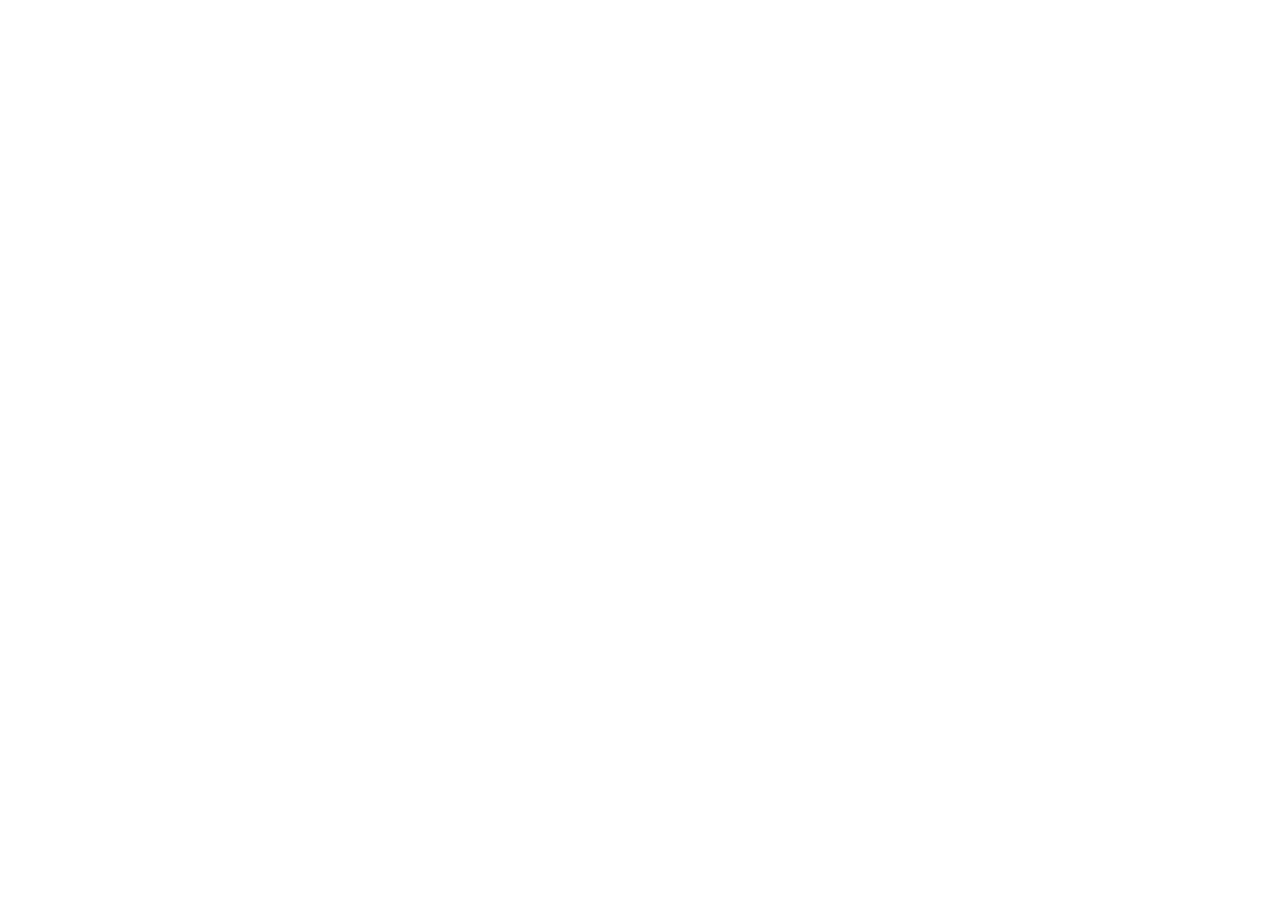
==== index.html @ df0b5cbe "Projekt megtervezése" ====
<!DOCTYPE html>
<html lang="en">
<head>
    <meta charset="UTF-8">
    <meta name="viewport" content="width=device-width, initial-scale=1.0">
    <title>Projekt</title>
</head>
<body>
      
</body>
</html>
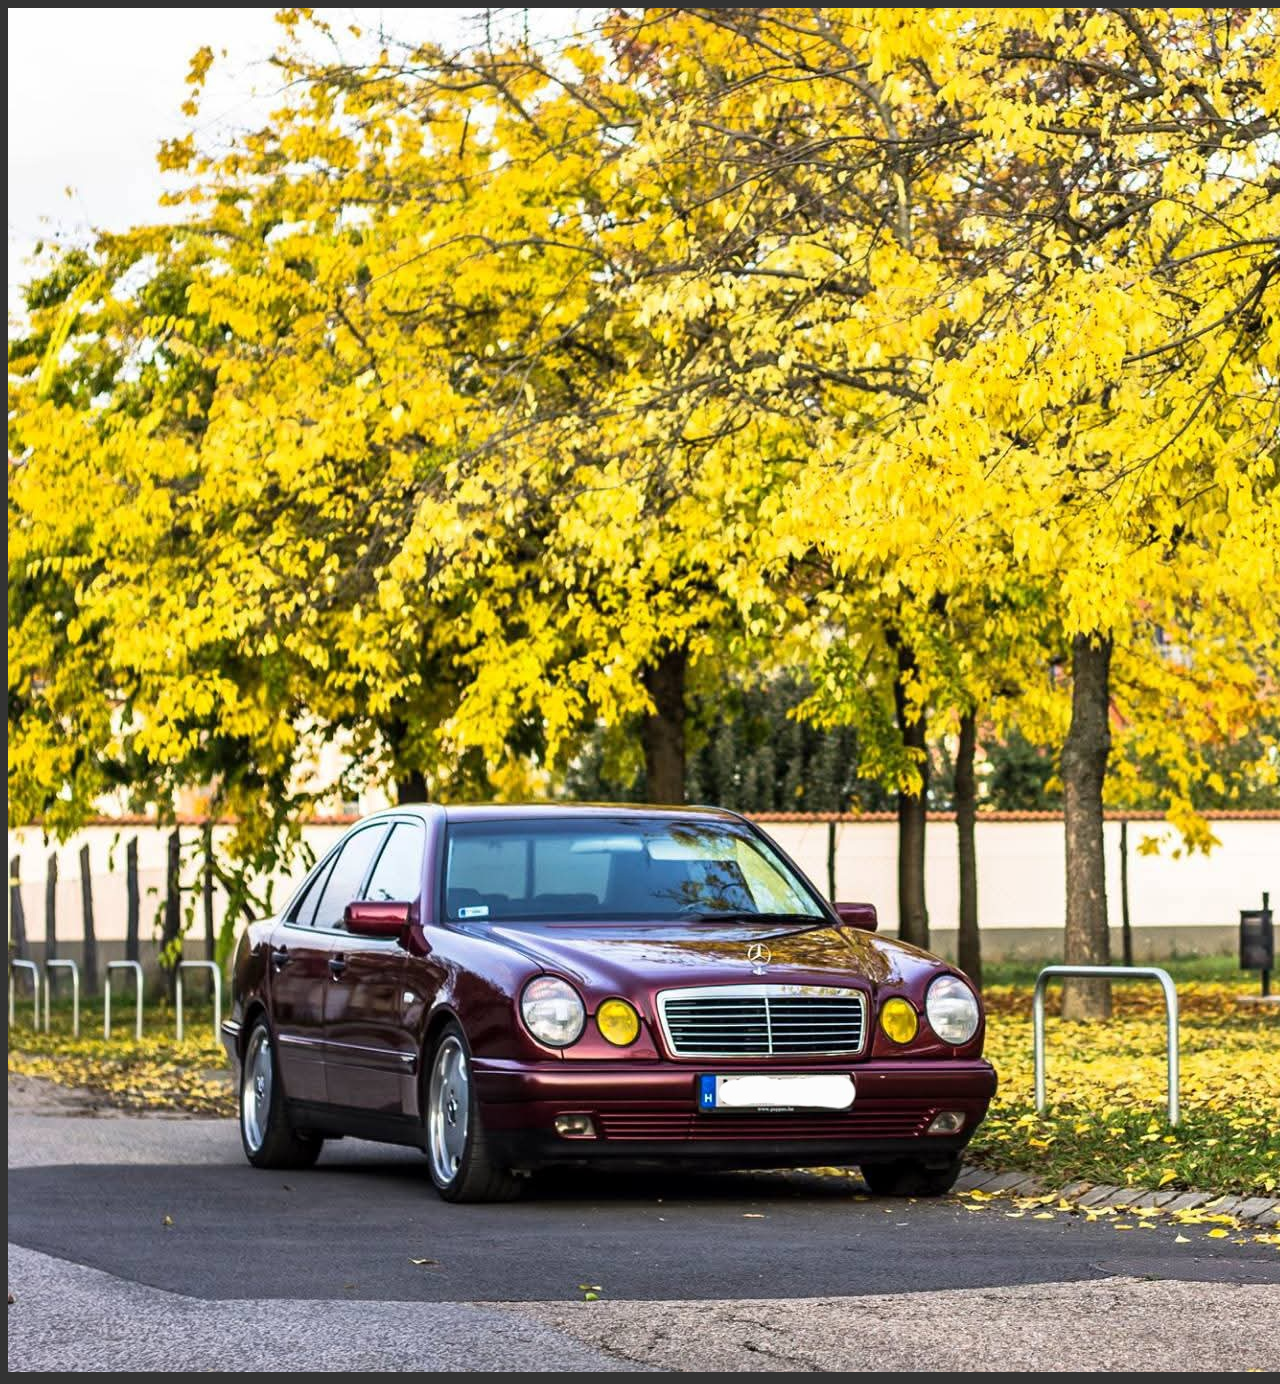
==== commit d37d3c99: "Projekt megtervezes v2" ====
--- a/index.html
+++ b/index.html
@@ -3,9 +3,10 @@
 <head>
     <meta charset="UTF-8">
     <meta name="viewport" content="width=device-width, initial-scale=1.0">
+    <link rel="stylesheet" href="css/style.css">
     <title>Projekt</title>
 </head>
 <body>
-      
+    <img src="img/FB_IMG_1770153678373.jpg" alt="placeholder">
 </body>
 </html>
--- a/css/style.css
+++ b/css/style.css
@@ -0,0 +1,4 @@
+
+body{
+    background-color: #333;
+}
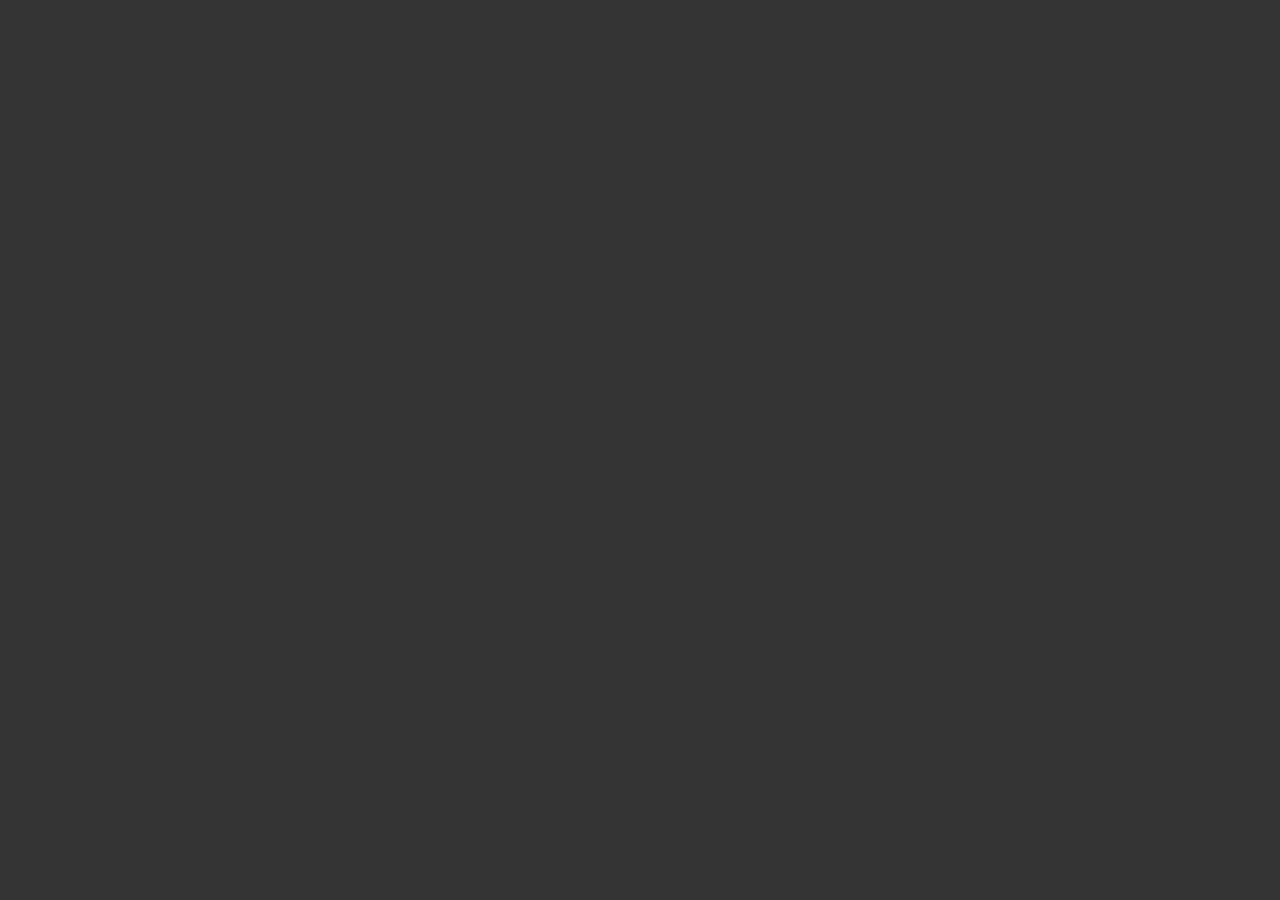
==== commit a4deae27: "anyád" ====
--- a/index.html
+++ b/index.html
@@ -4,9 +4,10 @@
     <meta charset="UTF-8">
     <meta name="viewport" content="width=device-width, initial-scale=1.0">
     <link rel="stylesheet" href="css/style.css">
-    <title>Projekt</title>
+    <title>The Fleet</title>
 </head>
 <body>
-    <img src="img/FB_IMG_1770153678373.jpg" alt="placeholder">
+    <!-- <img src="img/FB_IMG_1770153678373.jpg" alt="placeholder"> -->
+     
 </body>
 </html>
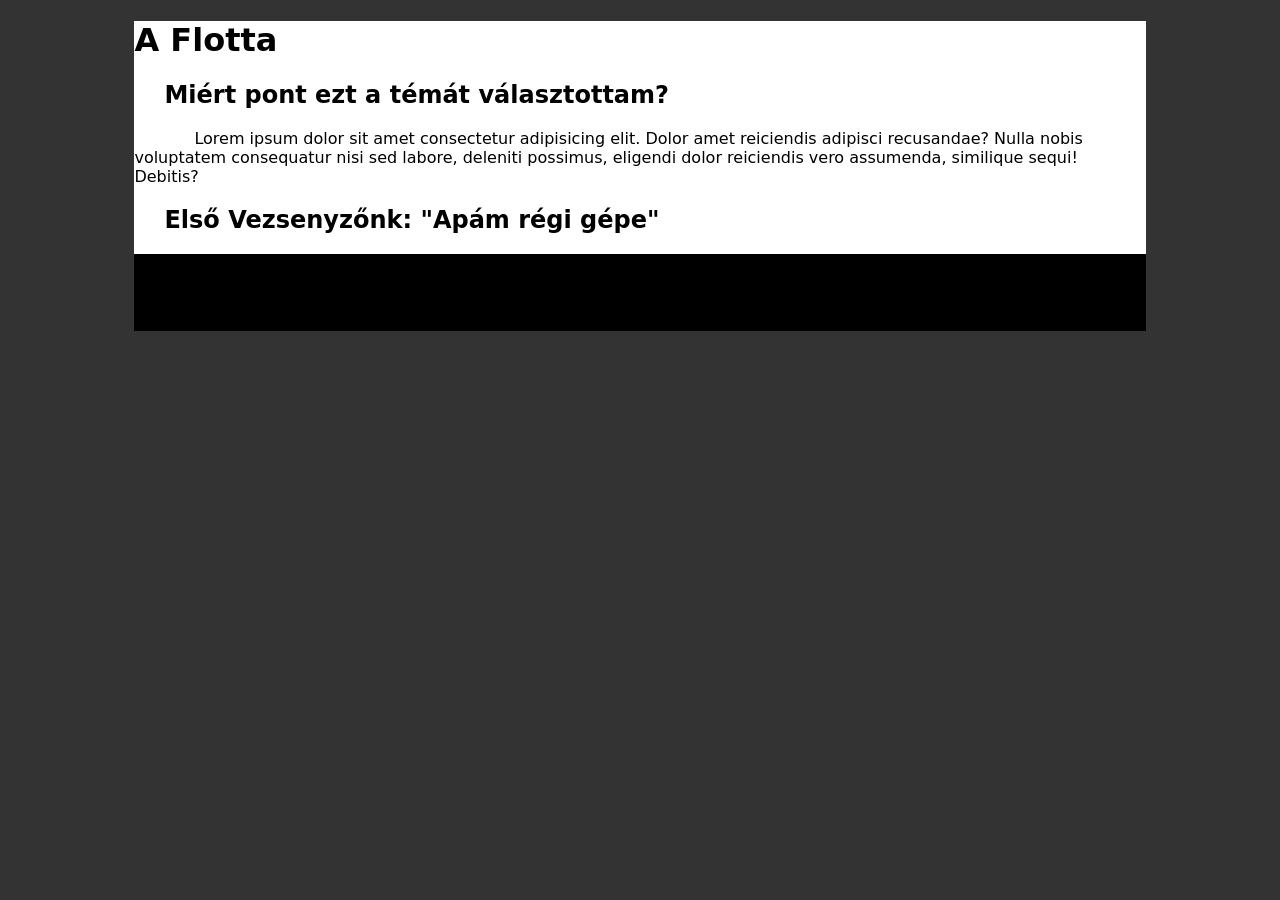
==== commit 208ff941: "prokekt v3" ====
--- a/index.html
+++ b/index.html
@@ -8,6 +8,22 @@
 </head>
 <body>
     <!-- <img src="img/FB_IMG_1770153678373.jpg" alt="placeholder"> -->
-     
+    <div id="main"> 
+        <h1>A Flotta</h1>
+            <h2>Miért pont ezt a témát választottam?</h2>
+                <p>Lorem ipsum dolor sit amet consectetur adipisicing elit. Dolor amet reiciendis adipisci recusandae? 
+                    Nulla nobis voluptatem consequatur nisi sed labore, deleniti possimus, eligendi dolor reiciendis vero assumenda, similique sequi! Debitis?</p>
+
+            <h2>Első Vezsenyzőnk: "Apám régi gépe"</h2>
+                    <div id="specs">
+                        <h3>Specifikációk</h3>
+                        <tr><td>CPU:</td><td></td>Intel Pentium 4 HT EE 3.40</tr>
+                        <tr>Alaplap:<td></td>ASUS P4S8X-X<td></td></tr>
+                        <tr>Memória:<td></td><td>KINGSTON KVR400X64C3A/1G 1GB DDR 400MHz</td></tr>
+                        <tr>Videókártya<td></td><td>ASUS ATI Radeon 9550 SE 256MB</td></tr>
+                        <tr>Háttértár:<td></td><td>MAXTOR DiamondMax PLUS 9 80GB 7.2K 2MB</td></tr>
+                    </div>
+            
+    </div>
 </body>
 </html>
--- a/css/style.css
+++ b/css/style.css
@@ -1,4 +1,19 @@
-
 body{
     background-color: #333;
+}
+#main {
+    background-color: white;
+    width: 80%;
+    margin: auto;
+    font-family: system-ui, -apple-system, BlinkMacSystemFont, 'Segoe UI', Roboto, Oxygen, Ubuntu, Cantarell, 'Open Sans', 'Helvetica Neue', sans-serif; 
+    /*saját rendszered betűtípusát használja*/
+}
+h2{
+    text-indent: 30px;
+}
+p{
+    text-indent: 60px;
+}
+#specs{
+    background-color: black;
 }
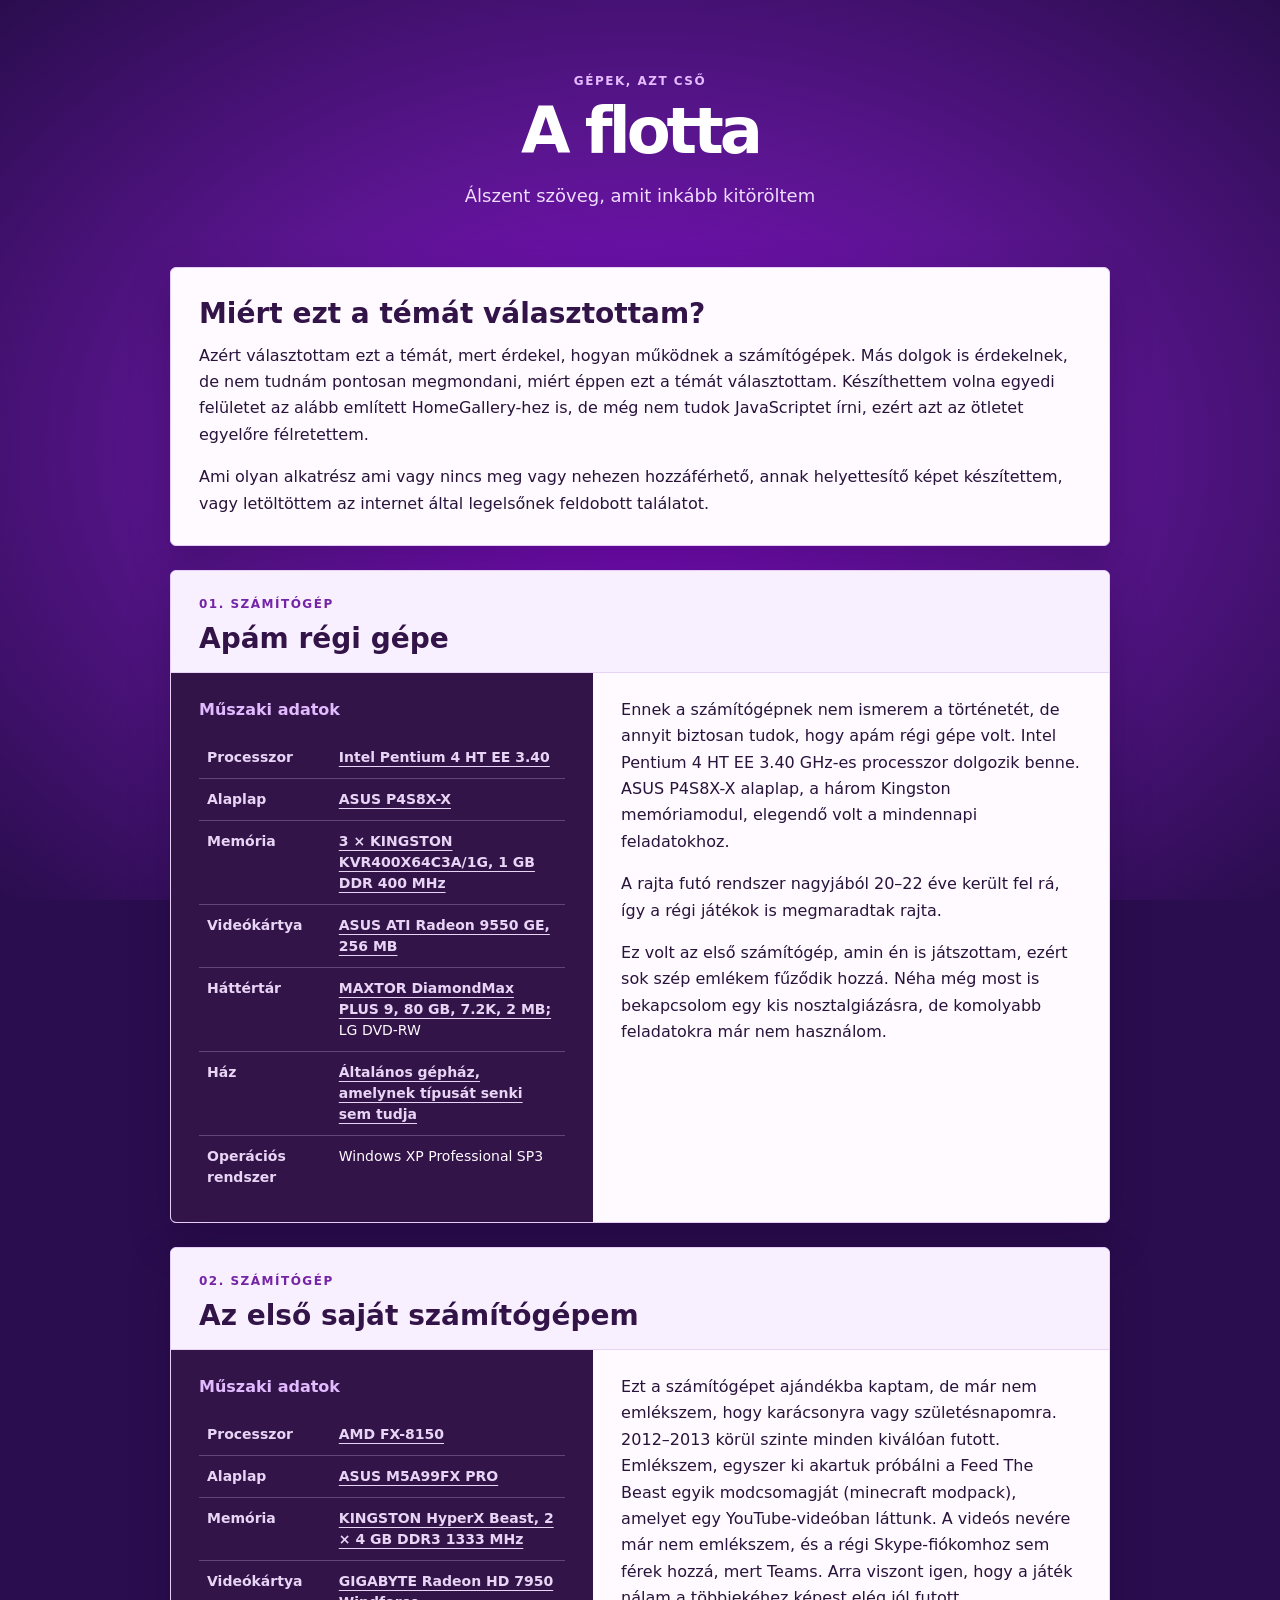
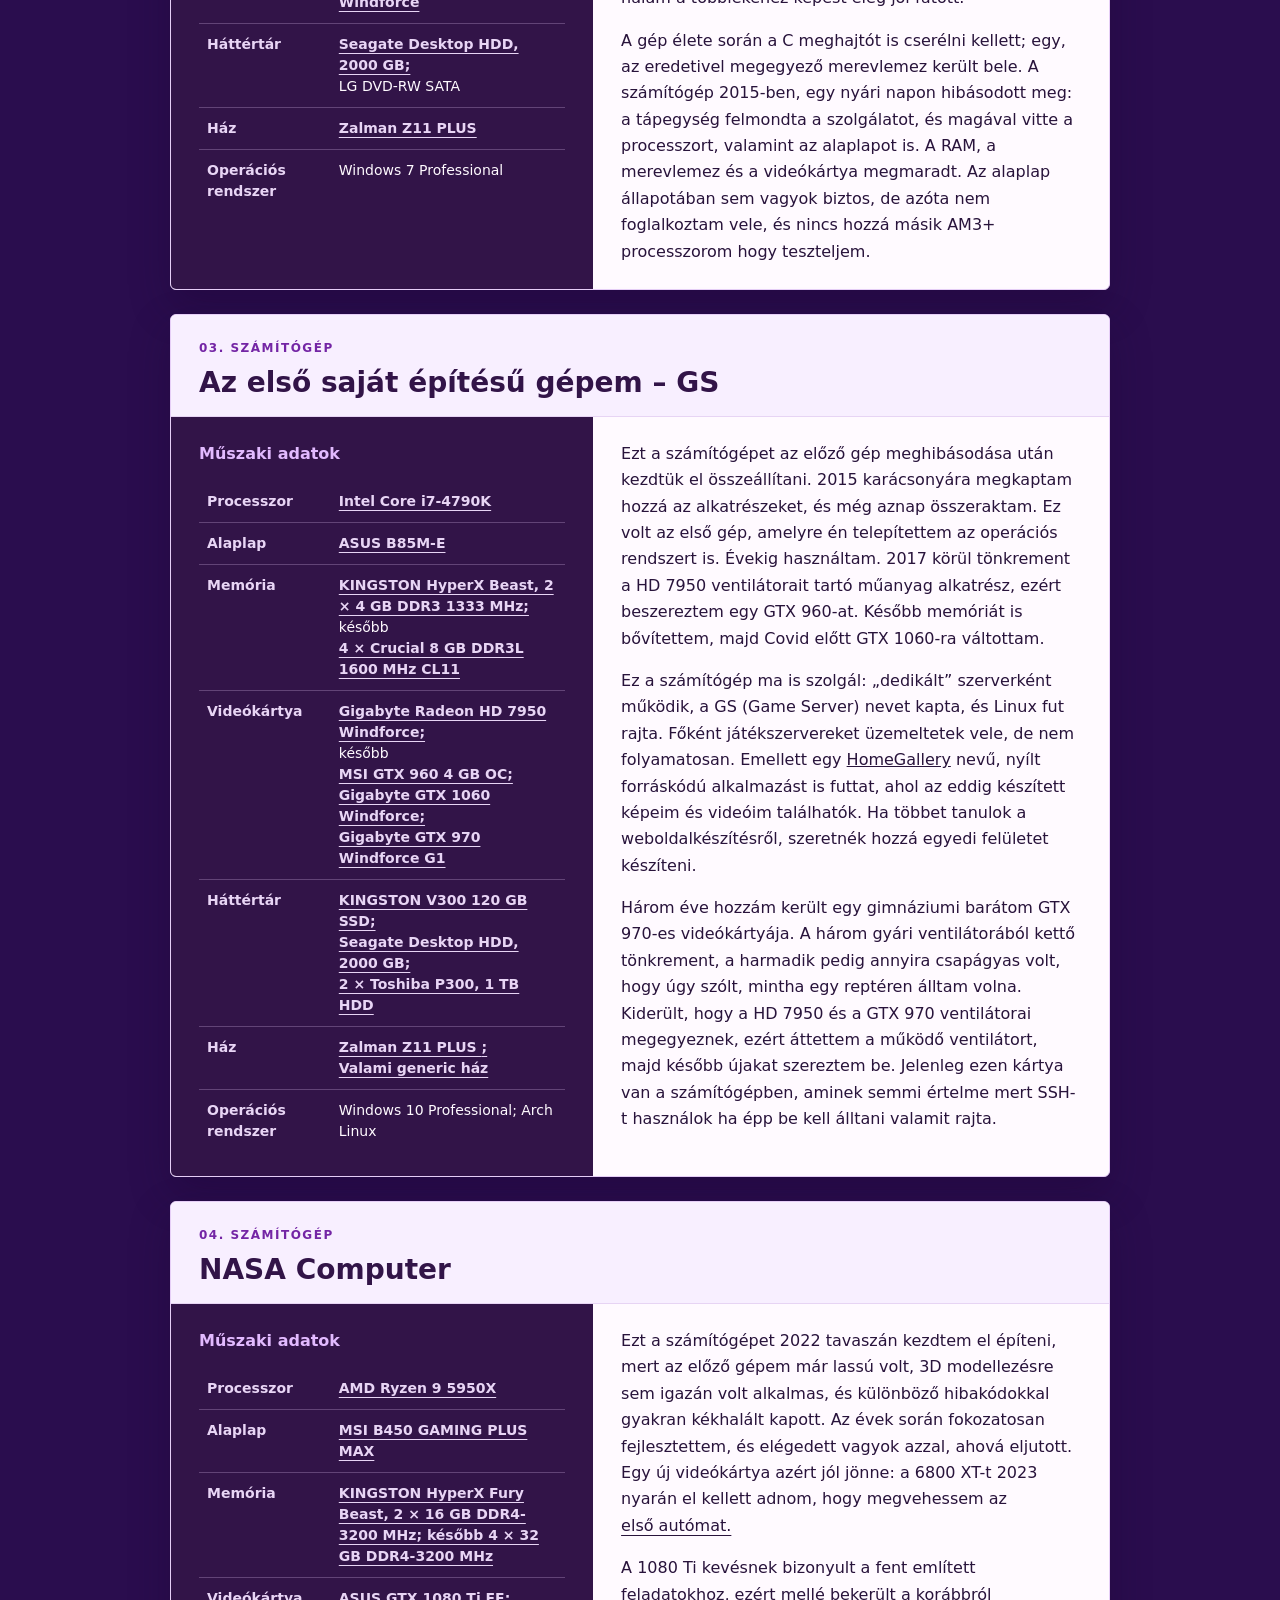
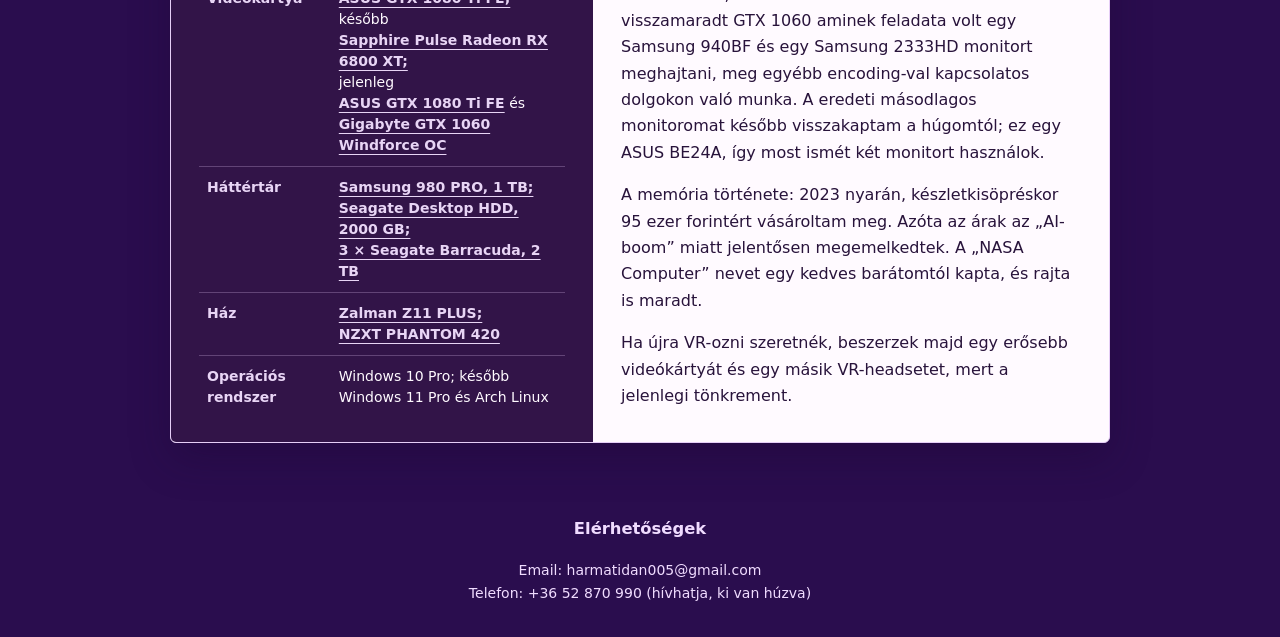
==== commit 5719a252: "elmult ket hetben vegzett modositasok (lehet vegleges is)" ====
--- a/index.html
+++ b/index.html
@@ -1,29 +1,437 @@
 <!DOCTYPE html>
-<html lang="en">
+<html lang="hu">
 <head>
     <meta charset="UTF-8">
     <meta name="viewport" content="width=device-width, initial-scale=1.0">
+    <meta name="description" content="Négy számítógép és a hozzájuk fűződő történetek.">
     <link rel="stylesheet" href="css/style.css">
-    <title>The Fleet</title>
+    <script src="js/kep-megnyitas.js" defer></script>
+    <title>A számítógépeim – A flotta</title>
 </head>
 <body>
-    <!-- <img src="img/FB_IMG_1770153678373.jpg" alt="placeholder"> -->
-    <div id="main"> 
-        <h1>A Flotta</h1>
-            <h2>Miért pont ezt a témát választottam?</h2>
-                <p>Lorem ipsum dolor sit amet consectetur adipisicing elit. Dolor amet reiciendis adipisci recusandae? 
-                    Nulla nobis voluptatem consequatur nisi sed labore, deleniti possimus, eligendi dolor reiciendis vero assumenda, similique sequi! Debitis?</p>
-
-            <h2>Első Vezsenyzőnk: "Apám régi gépe"</h2>
-                    <div id="specs">
-                        <h3>Specifikációk</h3>
-                        <tr><td>CPU:</td><td></td>Intel Pentium 4 HT EE 3.40</tr>
-                        <tr>Alaplap:<td></td>ASUS P4S8X-X<td></td></tr>
-                        <tr>Memória:<td></td><td>KINGSTON KVR400X64C3A/1G 1GB DDR 400MHz</td></tr>
-                        <tr>Videókártya<td></td><td>ASUS ATI Radeon 9550 SE 256MB</td></tr>
-                        <tr>Háttértár:<td></td><td>MAXTOR DiamondMax PLUS 9 80GB 7.2K 2MB</td></tr>
-                    </div>
-            
-    </div>
+    <header class="weblap-header">
+        <div class="weblap-width">
+            <p class="homlokzatvagymicsodaisez">Gépek, azt cső</p>
+            <h1>A flotta</h1>
+            <p class="intro-text">Álszent szöveg, amit inkább kitöröltem</p>
+        </div>
+    </header>
+
+    <main class="weblap-width">
+        <section class="intro kartya">
+            <h2 id="intro-title">Miért ezt a témát választottam?</h2>
+            <p>
+                Azért választottam ezt a témát, mert érdekel, hogyan működnek a számítógépek.
+                Más dolgok is érdekelnek, de nem tudnám pontosan megmondani, miért éppen ezt
+                a témát választottam. Készíthettem volna egyedi felületet az alább említett
+                HomeGallery-hez is, de még nem tudok JavaScriptet írni, ezért azt az ötletet
+                egyelőre félretettem.
+            </p>
+            <p>Ami olyan alkatrész ami vagy nincs meg vagy nehezen hozzáférhető, annak helyettesítő képet készítettem, vagy letöltöttem az internet által legelsőnek feldobott találatot.</p>
+            <!--<p>
+                A bemutatóban azon gépekről/alkatrészekről helyezek el képet, amelyekhez
+                könnyen hozzáférek, illetve amelyek már nem működnek.
+            </p>-->
+        </section>
+
+        <section class="puter kartya" id="elso-gep">
+            <div class="reszfejlec">
+                <p class="homlokzatvagymicsodaisez">01. számítógép</p> <!--tiszteletted de tanárúr hogy nevezné ezt el?-->
+                <h2 id="elso-gep-cim">Apám régi gépe</h2>
+            </div>
+            <div class="specifikaciok">
+                <h3>Műszaki adatok</h3> <!--itt a tabulátorozással van némi probléma, de nem baj (kijavitva (nem működik a hosszú i betűm))-->
+                <table>
+                    <tbody>
+                        <tr><th scope="row">Processzor</th><td><span class="kep-trigger" tabindex="0">
+                                Intel Pentium 4 HT EE 3.40
+                                <span class="kep-ablak">
+                                    <img src="img/celerond.jpg" alt="Intel Pentium 4 HT EE 3.40">
+                                </span>
+                            </span></td></tr>
+                        <tr><th scope="row">Alaplap</th><td>
+                            <span class="kep-trigger" tabindex="0">
+                                ASUS P4S8X-X
+                                <span class="kep-ablak">
+                                    <img src="img/p4s8x.jpg" alt="ASUS P4S8X-X">
+                                </span>
+                            </span></td></tr>
+                        <tr><th scope="row">Memória</th><td><span class="kep-trigger" tabindex="0">
+                                3 × KINGSTON KVR400X64C3A/1G, 1 GB DDR 400 MHz
+                                <span class="kep-ablak">
+                                    <img src="img/kingstonkvr.jpg" alt="KINGSTON KVR400X64C3A/1G, 1 GB DDR 400 MHz">
+                                </span>
+                                                        </span></td></tr>
+                        <tr><th scope="row">Videókártya</th><td><span class="kep-trigger" tabindex="0">
+                                    ASUS ATI Radeon 9550 GE, 256 MB
+                                    <span class="kep-ablak">
+                                        <img src="img/9550ge.jpg" alt="ASUS ATI Radeon 9550 GE">
+                                    </span>
+                                </span></td></tr>
+                        <tr><th scope="row">Háttértár</th><td><span class="kep-trigger" tabindex="0">
+                                    MAXTOR DiamondMax PLUS 9, 80 GB, 7.2K, 2 MB;
+                                    <span class="kep-ablak">
+                                        <img src="img/maxtor.jpg" alt="MAXTOR DiamondMax PLUS 9">
+                                    </span>
+                                </span>LG DVD-RW</td></tr>
+                        <tr><th scope="row">Ház</th><td><span class="kep-trigger" tabindex="0">
+                                        Általános gépház, amelynek típusát senki sem tudja
+                                        <span class="kep-ablak">
+                                            <img src="img/aparegi.jpg" alt="Apám régi gépe">
+                                        </span>
+                                    </span></td></tr>
+                        <tr><th scope="row">Operációs rendszer</th><td>Windows XP Professional SP3</td></tr>
+                    </tbody>
+                </table>
+            </div>
+            <div class="vakeralas">
+                <p>
+                    Ennek a számítógépnek nem ismerem a történetét, de annyit biztosan tudok,
+                    hogy apám régi gépe volt. Intel Pentium 4 HT EE 3.40 GHz-es processzor
+                    dolgozik benne. ASUS P4S8X-X alaplap, a három
+                    Kingston memóriamodul, elegendő volt a mindennapi
+                    feladatokhoz.
+                </p>
+                <p>
+                    A rajta futó rendszer nagyjából 20–22 éve került fel rá, így a régi
+                    játékok is megmaradtak rajta.
+                </p>
+                <p>
+                    Ez volt az első számítógép, amin én is játszottam, ezért sok szép
+                    emlékem fűződik hozzá. Néha még most is bekapcsolom egy kis nosztalgiázásra,
+                    de komolyabb feladatokra már nem használom.
+                </p>
+            </div>
+        </section>
+
+        <section class="puter kartya" id="masodik-gep">
+            <div class="reszfejlec">
+                <p class="homlokzatvagymicsodaisez">02. számítógép</p>
+                <h2 id="masodik-gep-cim">Az első saját számítógépem</h2>
+            </div>
+            <div class="specifikaciok">
+                <h3>Műszaki adatok</h3>
+                <table>
+                    <tbody>
+                        <tr><th scope="row">Processzor</th><td>
+                            <span class="kep-trigger" tabindex="0">
+                                        AMD FX-8150    
+                                <span class="kep-ablak">
+                                    <img src="img/fx8150.jpg" alt="AMD FX 8150-es processzor">
+                                </span>
+                            </span></td></tr>
+                        <tr><th scope="row">Alaplap</th><td>
+                            <span class="kep-trigger" tabindex="0">
+                                        ASUS M5A99FX PRO    
+                                <span class="kep-ablak">
+                                    <img src="img/m5a99.jpg" alt="ASUS M5A99FX PRO">
+                                </span>
+                            </span></td></tr>
+                        <tr><th scope="row">Memória</th><td>
+                            <span class="kep-trigger" tabindex="0">
+                                        KINGSTON HyperX Beast, 2 × 4 GB DDR3 1333 MHz    
+                                <span class="kep-ablak">
+                                    <img src="img/hyperxbeast.jpg" alt="KINGSTON HyperX Beast, 2 × 4 GB">
+                                </span>
+                            </span></td></tr>
+                        <tr><th scope="row">Videókártya</th><td>
+                            <span class="kep-trigger" tabindex="0">
+                                        GIGABYTE Radeon HD 7950 Windforce    
+                                <span class="kep-ablak">
+                                    <img src="img/7950.jpg" alt="GIGABYTE Radeon HD 7950 Windforce">
+                                </span>
+                            </span></td></tr>
+                        <tr><th scope="row">Háttértár</th><td>
+                            <span class="kep-trigger" tabindex="0">
+                                        Seagate Desktop HDD, 2000 GB;    
+                                <span class="kep-ablak">
+                                    <img src="img/2tb.jpg" alt="Seagate Desktop HDD, 2000 GB">
+                                </span>
+                            </span>LG DVD-RW SATA</td></tr>
+                        <tr><th scope="row">Ház</th><td>
+                            <span class="kep-trigger" tabindex="0">
+                                        Zalman Z11 PLUS    
+                                <span class="kep-ablak">
+                                    <img src="img/zalman_z11.jpg" alt="Zalman Z11 PLUS">
+                                </span>
+                            </span></td></tr>
+                        <tr><th scope="row">Operációs rendszer</th><td>Windows 7 Professional</td></tr>
+                    </tbody>
+                </table>
+            </div>
+            <div class="vakeralas">
+                <p>
+                    Ezt a számítógépet ajándékba kaptam, de már nem emlékszem, hogy karácsonyra
+                    vagy születésnapomra. 2012–2013 körül szinte minden kiválóan futott. Emlékszem, egyszer ki akartuk próbálni a Feed The Beast egyik
+                    modcsomagját (minecraft modpack), amelyet egy YouTube-videóban láttunk. A videós nevére már nem
+                    emlékszem, és a régi Skype-fiókomhoz sem férek hozzá, mert Teams. Arra viszont igen,
+                    hogy a játék nálam a többiekéhez képest elég jól futott.
+                </p>
+                <p>
+                    A gép élete során a C meghajtót is cserélni kellett; egy, az eredetivel
+                    megegyező merevlemez került bele. A számítógép 2015-ben, egy nyári napon
+                    hibásodott meg: a tápegység felmondta a szolgálatot, és magával vitte a
+                    processzort, valamint az alaplapot is. A RAM, a merevlemez és a videókártya
+                    megmaradt. Az alaplap állapotában sem vagyok biztos, de azóta nem foglalkoztam
+                    vele, és nincs hozzá másik AM3+ processzorom hogy teszteljem.
+                </p>
+            </div>
+        </section>
+
+        <section class="puter kartya" id="harmadik-gep">
+            <div class="reszfejlec">
+                <p class="homlokzatvagymicsodaisez">03. számítógép</p>
+                <h2 id="harmadik-gep-cim">Az első saját építésű gépem – GS</h2>
+            </div>
+            <div class="specifikaciok">
+                <h3>Műszaki adatok</h3> 
+                <table>
+                    <tbody>
+                        <tr><th scope="row">Processzor</th><td><span class="kep-trigger" tabindex="0">
+                                    Intel Core i7-4790K    
+                            <span class="kep-ablak">
+                                <img src="img/i7.jpg" alt="Intel Core i7-4790K">
+                            </span></td></tr>
+                        <tr><th scope="row">Alaplap</th><td>
+                            <span class="kep-trigger" tabindex="0">
+                                    ASUS B85M-E  
+                            <span class="kep-ablak">
+                                <img src="img/b85m.jpg" alt="ASUS B85M-E">
+                            </span>
+                        </span></td></tr>
+                        <tr><th scope="row">Memória</th><td>
+                            <span class="kep-trigger" tabindex="0">
+                                    KINGSTON HyperX Beast, 2 × 4 GB DDR3 1333 MHz;    
+                            <span class="kep-ablak">
+                                <img src="img/hyperxbeast.jpg" alt="KINGSTON HyperX Beast, 2 × 4 GB DDR3 1333 MHz">
+                            </span>
+                        </span>később <span class="kep-trigger" tabindex="0">
+                                    4 × Crucial 8 GB DDR3L 1600 MHz CL11    
+                            <span class="kep-ablak">
+                                <img src="img/crutialct.jpg" alt="Crucial 8 GB DDR3L 1600 MHz CL11">
+                            </span></td></tr>
+                        <tr><th scope="row">Videókártya</th><td>
+                            <span class="kep-trigger" tabindex="0">
+                                    Gigabyte Radeon HD 7950 Windforce;    
+                            <span class="kep-ablak">
+                                <img src="img/7950.jpg" alt="Gigabyte Radeon HD 7950 Windforce">
+                            </span>
+                        </span> később
+                        <span class="kep-trigger" tabindex="0">
+                                    MSI GTX 960 4 GB OC;  
+                            <span class="kep-ablak">
+                                <img src="img/960.jpg" alt="MSI GTX 960 4 GB OC">
+                            </span>
+                        </span>
+                        <span class="kep-trigger" tabindex="0">
+                                    Gigabyte GTX 1060 Windforce;
+                            <span class="kep-ablak">
+                                <img src="img/1060.jpg" alt="Gigabyte GTX 1060 Windforce OC">
+                            </span>
+                        </span>
+                        <span class="kep-trigger" tabindex="0">
+                                    Gigabyte GTX 970 Windforce G1
+                            <span class="kep-ablak">
+                                <img src="img/970.jpg" alt="Gigabyte GTX 970 Windforce G1">
+                            </span>
+                        </span></td></tr>
+                        <tr><th scope="row">Háttértár</th><td>
+                            <span class="kep-trigger" tabindex="0">
+                                        KINGSTON V300 120 GB SSD;
+                                <span class="kep-ablak">
+                                    <img src="img/v300.jpg" alt="KINGSTON V300 120 GB SSD">
+                                </span>
+                            </span>
+                            <span class="kep-trigger" tabindex="0">
+                                        Seagate Desktop HDD, 2000 GB;  
+                                <span class="kep-ablak">
+                                    <img src="img/2tb.jpg" alt="Seagate Desktop HDD, 2000 GB">
+                                </span>
+                            </span>
+                            <span class="kep-trigger" tabindex="0">
+                                         2 × Toshiba P300, 1 TB HDD
+                                <span class="kep-ablak">
+                                    <img src="img/p300.jpg" alt=" Toshiba P300, 1 TB HDD">
+                                </span>
+                            </span></td></tr>
+                        <tr><th scope="row">Ház</th><td>
+                            <span class="kep-trigger" tabindex="0">
+                                        Zalman Z11 PLUS
+                                <span class="kep-ablak">
+                                    <img src="img/zalman_z11.jpg" alt="Zalman Z11 PLUS">
+                                </span>;
+                                <span class="kep-trigger" tabindex="0">
+                                            Valami generic ház    
+                                    <span class="kep-ablak">
+                                        <img src="img/gs.jpg" alt="Valami generic ház">
+                                    </span>
+                                </span>
+                            </span>
+                        </td></tr>
+                        <tr><th scope="row">Operációs rendszer</th><td>Windows 10 Professional; Arch Linux</td></tr>
+                    </tbody>
+                </table>
+            </div>
+            <div class="vakeralas">
+                <p>
+                    Ezt a számítógépet az előző gép meghibásodása után kezdtük el összeállítani.
+                    2015 karácsonyára megkaptam hozzá az alkatrészeket, és még aznap összeraktam.
+                    Ez volt az első gép, amelyre én telepítettem az operációs rendszert is.
+                    Évekig használtam. 2017 körül tönkrement a HD 7950 ventilátorait tartó
+                    műanyag alkatrész, ezért beszereztem egy GTX 960-at. Később memóriát is
+                    bővítettem, majd Covid előtt GTX 1060-ra váltottam.
+                </p>
+                <p>
+                    Ez a számítógép ma is szolgál: „dedikált” szerverként működik, a GS
+                    (Game Server) nevet kapta, és Linux fut rajta. Főként játékszervereket
+                    üzemeltetek vele, de nem folyamatosan. Emellett egy <a href="https://github.com/xemle/home-gallery" target="_blank">HomeGallery</a> nevű,
+                    nyílt forráskódú alkalmazást is futtat, ahol az eddig készített képeim
+                    és videóim találhatók. Ha többet tanulok a weboldalkészítésről, szeretnék
+                    hozzá egyedi felületet készíteni.
+                </p>
+                <p>
+                    Három éve hozzám került egy gimnáziumi barátom GTX 970-es videókártyája.
+                    A három gyári ventilátorából kettő tönkrement, a harmadik pedig annyira
+                    csapágyas volt, hogy úgy szólt, mintha egy reptéren álltam volna. Kiderült,
+                    hogy a HD 7950 és a GTX 970 ventilátorai megegyeznek, ezért áttettem a
+                    működő ventilátort, majd később újakat szereztem be. Jelenleg ezen kártya van a számítógépben, aminek semmi értelme mert SSH-t használok ha épp be kell álltani valamit rajta.
+                </p>
+            </div>
+        </section>
+
+        <section class="puter kartya" id="negyedik-gep">
+            <div class="reszfejlec">
+                <p class="homlokzatvagymicsodaisez">04. számítógép</p>
+                <h2 id="negyedik-gep-cim">NASA Computer</h2>
+            </div>
+            <div class="specifikaciok">
+                <h3>Műszaki adatok</h3>
+                <table>
+                    <tbody>
+                        <tr><th scope="row">Processzor</th><td>
+                            <span class="kep-trigger" tabindex="0">
+                                    AMD Ryzen 9 5950X
+                            <span class="kep-ablak">
+                                <img src="img/ryzen9_simara.jpg" alt="AMD Ryzen 9 5950X">
+                            </span>
+                        </span></td></tr>
+                        <tr><th scope="row">Alaplap</th><td>
+                            <span class="kep-trigger" tabindex="0">
+                                        MSI B450 GAMING PLUS MAX
+                                <span class="kep-ablak">
+                                    <img src="img/b450.jpg" alt="MSI B450 GAMING PLUS MAX">
+                                </span>
+                            </span></td></tr>
+                        <tr><th scope="row">Memória</th><td>
+                            <span class="kep-trigger" tabindex="0">
+                                        KINGSTON HyperX Fury Beast, 2 × 16 GB DDR4-3200 MHz; később 4 × 32 GB DDR4-3200 MHz    
+                                <span class="kep-ablak">
+                                    <img src="img/fury.jpg" alt="KINGSTON HyperX Fury Beast, 2 × 16 GB DDR4-3200 MHz; később 4 × 32 GB DDR4-3200 MHz">
+                                </span>
+                            </span></td></tr>
+                        <tr><th scope="row">Videókártya</th><td>
+                            <span class="kep-trigger" tabindex="0">
+                                        ASUS GTX 1080 Ti FE;
+                                <span class="kep-ablak">
+                                    <img src="img/1080_ti.jpg" alt="ASUS GTX 1080 Ti FE">
+                                </span>
+                            </span> később
+                            <span class="kep-trigger" tabindex="0">
+                                        Sapphire Pulse Radeon RX 6800 XT;
+                                <span class="kep-ablak">
+                                    <img src="img/rx6800xt.jpg" alt="Sapphire Pulse Radeon RX 6800 XT">
+                                </span>
+                            </span>
+                             <br>jelenleg <span class="kep-trigger" tabindex="0">
+                                        ASUS GTX 1080 Ti FE
+                                <span class="kep-ablak">
+                                    <img src="img/1080_ti.jpg" alt="ASUS GTX 1080 Ti FE">
+                                </span>
+                            </span>  és 
+                            <span class="kep-trigger" tabindex="0">
+                                        Gigabyte GTX 1060 Windforce OC   
+                                <span class="kep-ablak">
+                                    <img src="img/1060.jpg" alt="Gigabyte GTX 1060 Windforce OC">
+                                </span>
+                            </span></td></tr>
+                        <tr><th scope="row">Háttértár</th><td>
+                            <span class="kep-trigger" tabindex="0">
+                                        Samsung 980 PRO, 1 TB;
+                                <span class="kep-ablak">
+                                    <img src="img/nvm980.jpg" alt="Samsung 980 PRO, 1 TB">
+                                </span>
+                            </span> 
+                            <span class="kep-trigger" tabindex="0">
+                                        Seagate Desktop HDD, 2000 GB;
+                                <span class="kep-ablak">
+                                    <img src="img/2tb.jpg" alt="Seagate Desktop HDD, 2000 GB">
+                                </span>
+                            </span>
+                            <span class="kep-trigger" tabindex="0">
+                                        3 × Seagate Barracuda, 2 TB
+                                <span class="kep-ablak">
+                                    <img src="img/barracuda.jpg" alt="Seagate Barracuda, 2 TB">
+                                </span>
+                            </span></td></tr>
+                        <tr><th scope="row">Ház</th><td><span class="kep-trigger" tabindex="0">
+                                        Zalman Z11 PLUS;
+                                <span class="kep-ablak">
+                                    <img src="img/zalman_z11.jpg" alt="Zalman Z11 PLUS">
+                                </span>
+                            </span>
+                            <span class="kep-trigger" tabindex="0">
+                                        NZXT PHANTOM 420
+                                <span class="kep-ablak">
+                                    <img src="img/nasa_computer.jpg" alt="NZXT PHANTOM 420"></td></tr>
+                                </span>
+                            </span>
+                        <tr><th scope="row">Operációs rendszer</th><td>Windows 10 Pro; később Windows 11 Pro és Arch Linux</td></tr>
+                    </tbody>
+                </table>
+            </div>
+            <div class="vakeralas">
+                <p>
+                    Ezt a számítógépet 2022 tavaszán kezdtem el építeni, mert az előző gépem
+                    már lassú volt, 3D modellezésre sem igazán volt alkalmas, és különböző
+                    hibakódokkal gyakran kékhalált kapott. Az évek során fokozatosan
+                    fejlesztettem, és elégedett vagyok azzal, ahová eljutott. Egy új videókártya
+                    azért jól jönne: a 6800 XT-t 2023 nyarán el kellett adnom, hogy megvehessem
+                    az 
+                    <span class="kep-trigger kep-auto"  tabindex="0">
+                            első autómat.
+                        <span class="kep-ablak">
+                            <img src="img/micra.jpg" alt="Nissan Micra K11 1998">
+                        </span>
+                    </span>
+                </p>
+                <p>
+                    A 1080 Ti kevésnek bizonyult a fent említett feladatokhoz, ezért mellé
+                    bekerült a korábbról visszamaradt GTX 1060 aminek feladata volt egy Samsung 940BF és egy Samsung 2333HD monitort meghajtani, meg egyébb encoding-val kapcsolatos dolgokon való munka. A eredeti másodlagos monitoromat később visszakaptam a
+                    húgomtól; ez egy ASUS BE24A, így most ismét két monitort használok.
+                </p>
+                <p>
+                    A memória története: 2023 nyarán, készletkisöpréskor 95 ezer forintért
+                    vásároltam meg. Azóta az árak az „AI-boom” miatt jelentősen megemelkedtek.
+                    A „NASA Computer” nevet egy kedves barátomtól kapta, és rajta is maradt.
+                </p>
+                <p>
+                    Ha újra VR-ozni szeretnék, beszerzek majd egy erősebb videókártyát és
+                    egy másik VR-headsetet, mert a jelenlegi tönkrement. 
+                    <span class="kep-trigger easter-egg"  tabindex="0">
+                            Forráskódból csalás megtalálni
+                        <span class="kep-ablak">
+                            <img src="img/w210_totalkar.jpg" alt="Mercedes-Benz W210 E220 CDI mid-facelift">
+                        </span>
+                    </span>
+                </p>
+            </div>
+        </section>
+    </main>
+
+    <footer class="weblap-footer">
+        <h3>Elérhetőségek</h3>
+        <p> Email: harmatidan005@gmail.com</p>
+        <p>Telefon: +36 52 870 990 (hívhatja, ki van húzva)</p>
+    </footer>
 </body>
-</html>+</html>
--- a/css/style.css
+++ b/css/style.css
@@ -1,19 +1,295 @@
-body{
-    background-color: #333;
-}
-#main {
-    background-color: white;
-    width: 80%;
-    margin: auto;
-    font-family: system-ui, -apple-system, BlinkMacSystemFont, 'Segoe UI', Roboto, Oxygen, Ubuntu, Cantarell, 'Open Sans', 'Helvetica Neue', sans-serif; 
-    /*saját rendszered betűtípusát használja*/
-}
-h2{
-    text-indent: 30px;
-}
-p{
-    text-indent: 60px;
-}
-#specs{
-    background-color: black;
-}+:root {
+    color-scheme: light;
+    font-family: system-ui, -apple-system, BlinkMacSystemFont, "Segoe UI", sans-serif;
+    color: #28133b;
+    background: #2a0d4e;
+    line-height: 1.65;
+}
+
+* {
+    box-sizing: border-box;
+}
+
+body {
+    margin: 0;
+    background: radial-gradient(ellipse at center, #8109c7 0%, #5b1590 48%, #2a0d4e 100%);
+    background-attachment: fixed;
+}
+
+.weblap-width {
+    width: min(100% - 32px, 940px);
+    margin-inline: auto;
+}
+
+.weblap-header {
+    padding: 72px 0 56px;
+    color: #fff;
+    text-align: center;
+}
+
+.weblap-header h1 {
+    margin: 0;
+    font-size: 64px;
+    line-height: 1.05;
+    letter-spacing: -4px;
+}
+
+.intro-text {
+    margin: 16px 0 0;
+    color: #f0dcff;
+    font-size: 18px;
+}
+
+.homlokzatvagymicsodaisez {
+    margin: 0 0 6px;
+    color: #7425a5;
+    font-size: 12px;
+    font-weight: 750;
+    letter-spacing: 1.5px;
+    text-transform: uppercase;
+}
+
+.weblap-header .homlokzatvagymicsodaisez {
+    color: #e5baff;
+}
+
+main {
+    display: grid;
+    gap: 24px;
+    padding-bottom: 48px;
+}
+
+.kartya {
+    overflow: hidden;
+    border: 1px solid #e6cef7;
+    border-radius: 6px;
+    background: #fffaff;
+    box-shadow: 0 16px 40px rgb(24 5 42 / 28%);
+}
+
+.intro {
+    padding: 28px;
+}
+
+h2,
+h3,
+p {
+    margin-top: 0;
+}
+
+.intro h2,
+.reszfejlec h2 {
+    margin-bottom: 12px;
+    color: #321448;
+    font-size: 28px;
+    line-height: 1.25;
+}
+
+.intro p:last-child,
+.vakeralas p:last-child {
+    margin-bottom: 0;
+}
+
+.puter {
+    display: grid;
+    grid-template-columns: minmax(0, 0.9fr) minmax(0, 1.1fr);
+}
+
+.reszfejlec {
+    grid-column: 1 / -1;
+    padding: 24px 28px 16px;
+    border-bottom: 1px solid #e7d4f4;
+    background: #f8efff;
+}
+
+.reszfejlec h2 {
+    margin-bottom: 0;
+}
+
+.specifikaciok,
+.vakeralas {
+    min-width: 0;
+    padding: 24px 28px;
+}
+
+.specifikaciok {
+    background: #321448;
+    color: #fffaff;
+}
+
+.specifikaciok h3 {
+    margin-bottom: 14px;
+    color: #e2baff;
+    font-size: 16px;
+}
+
+table {
+    width: 100%;
+    border-collapse: collapse;
+    font-size: 14px;
+    line-height: 1.5;
+}
+
+th,
+td {
+    padding: 10px 8px;
+    border-bottom: 1px solid #624477;
+    text-align: left;
+    vertical-align: top;
+    overflow-wrap: anywhere;
+}
+
+th {
+    width: 36%;
+    color: #e8d5f5;
+    font-weight: 650;
+}
+
+td {
+    color: #fffaff;
+}
+
+tr:last-child th,
+tr:last-child td {
+    border-bottom: 0;
+}
+
+.vakeralas p {
+    margin-bottom: 16px;
+}
+
+.weblap-footer {
+    padding: 24px 16px 32px;
+    color: #f0dcff;
+    text-align: center;
+    font-size: 14px;
+}
+
+.weblap-footer p {
+    margin: 0;
+}
+a{
+    color: #28133b;
+    
+}
+a:hover{
+    color: #8109c7;
+}
+
+
+.kep-trigger {
+    position: relative;
+    display: inline-block;
+    color: #e8d5f5;
+    font-weight: 700;
+    text-decoration: underline;
+    text-underline-offset: 4px;
+    cursor: pointer;
+}
+
+
+.kep-trigger:focus-visible {
+    outline: 3px solid #8109c7;
+    outline-offset: 4px;
+}
+
+.kep-trigger {
+    cursor: pointer;
+}
+
+.kep-ablak {
+    display: none;
+}
+
+.kep-megjelenito {
+    display: grid;
+    gap: 20px;
+}
+
+.kep-vissza {
+    width: fit-content;
+    padding: 10px 16px;
+    border: 1px solid #e6cef7;
+    border-radius: 5px;
+    background: #fffaff;
+    color: #321448;
+    text-decoration: none;
+}
+
+.kep-vissza:hover {
+    background: #f8efff;
+}
+
+.kep-kartya {
+    padding: 24px;
+}
+
+.kep-kartya h2 {
+    margin: 0 0 20px;
+    color: #321448;
+    overflow-wrap: anywhere;
+}
+
+.kep-kartya img {
+    display: block;
+    width: 100%;
+    max-height: 600px;
+    object-fit:contain;
+    background: radial-gradient(ellipse at center, #8109c7 0%, #5b1590 100%);
+    background-attachment: fixed;
+    padding: 5px;
+}
+
+.kep-auto{
+    color:#28133b;
+    font-weight: normal;
+}
+.easter-egg{
+    color:#fffaff;
+    float: right;
+    text-decoration: none;
+}
+.easter-egg:hover{
+    color: red;
+    text-decoration: underline;
+}
+
+
+@media (max-width: 700px) {
+    .weblap-header {
+        padding: 56px 0 40px;
+    }
+
+    .weblap-header h1 {
+        font-size: 48px;
+    }
+
+    .puter {
+        grid-template-columns: 1fr;
+    }
+
+    .reszfejlec {
+        grid-column: auto;
+    }
+
+    .specifikaciok,
+    .vakeralas {
+        padding: 20px;
+    }
+}
+
+@media (max-width: 420px) {
+    .weblap-width {
+        width: min(100% - 16px, 940px);
+    }
+
+    .kartya {
+        border-radius: 5px;
+    }
+
+    th,
+    td {
+        padding-inline: 6px;
+        font-size: 13px;
+    }
+}
